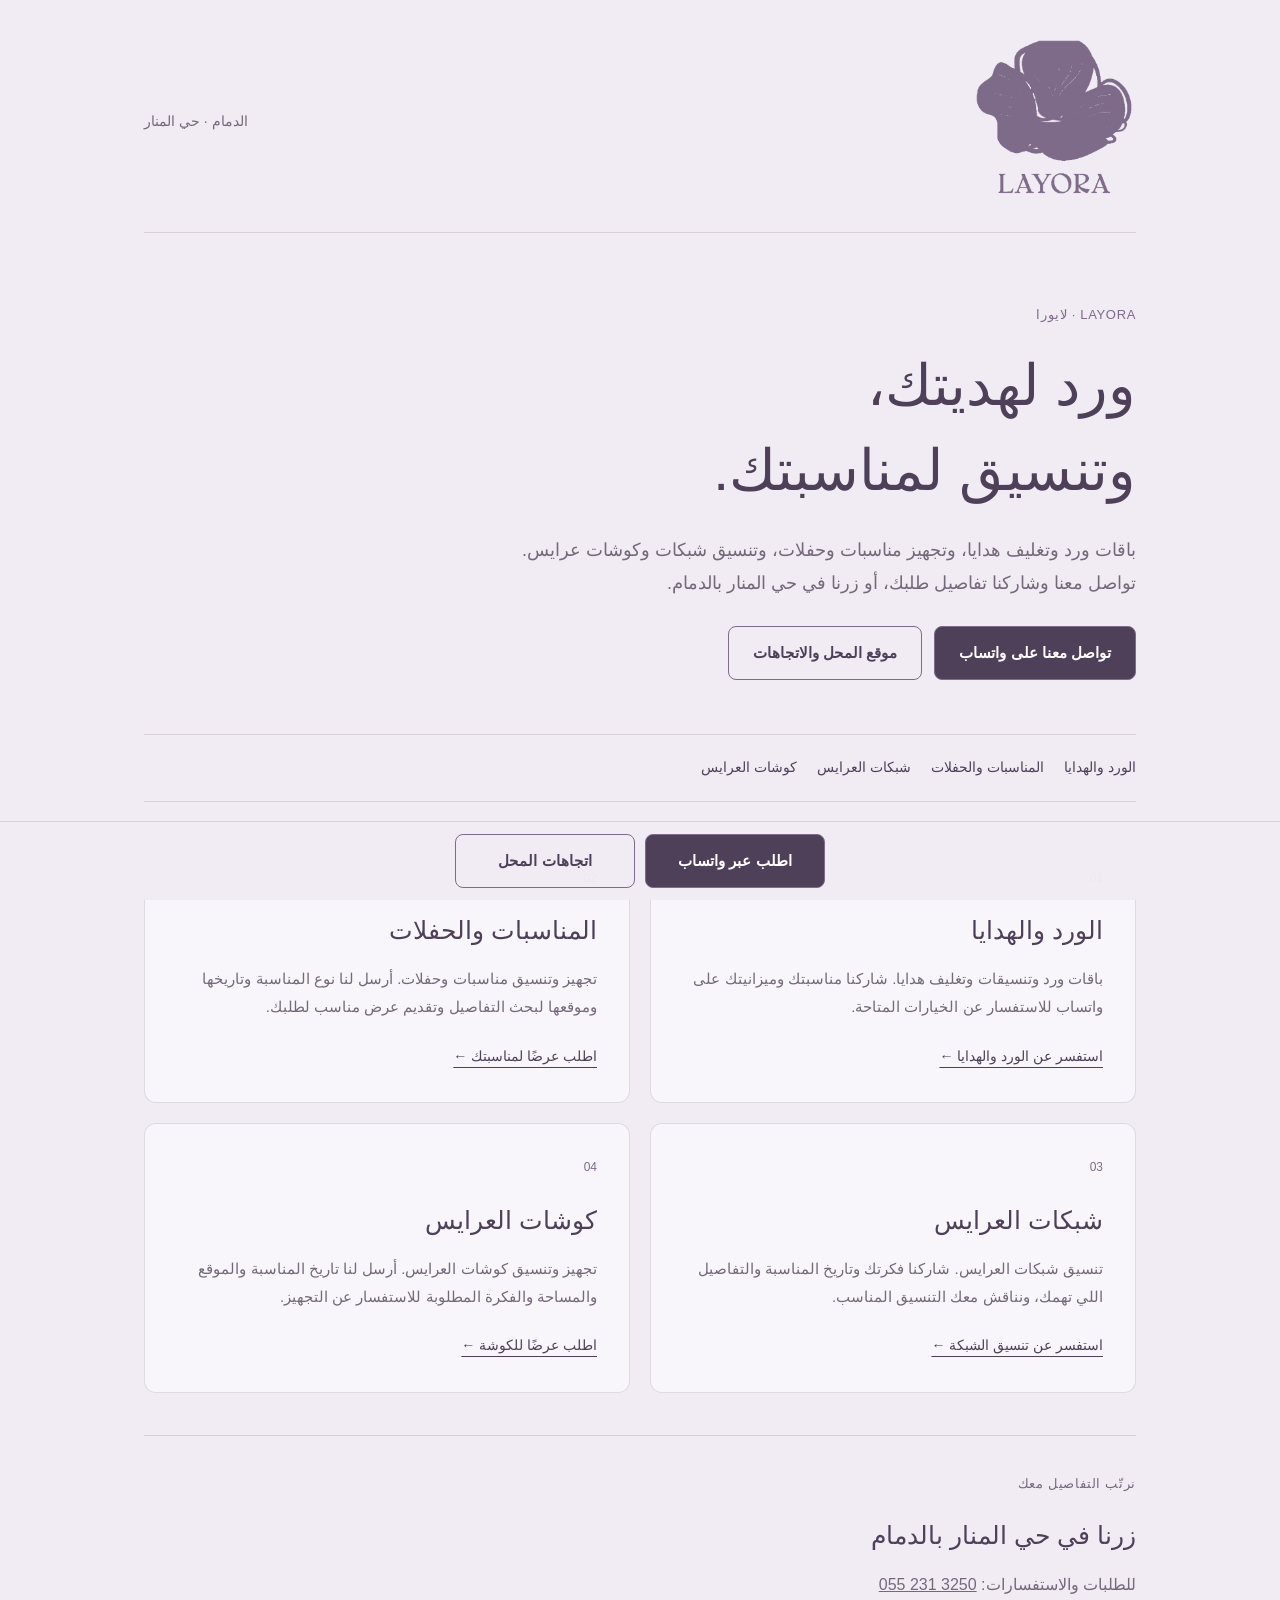
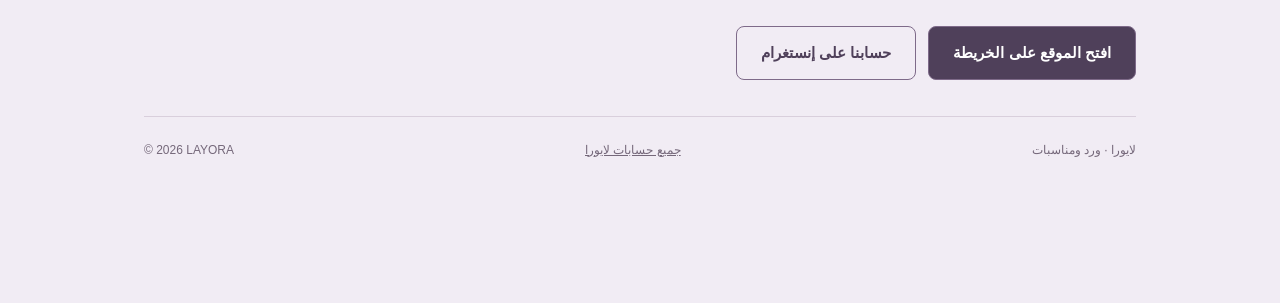
==== services.html @ 60b387d5 "Add Layora services landing page for local search campaigns" ====
<!doctype html>
<html lang="ar" dir="rtl">
<head>
  <meta charset="utf-8">
  <meta name="viewport" content="width=device-width,initial-scale=1,viewport-fit=cover">
  <meta name="theme-color" content="#f1ecf4">
  <meta name="description" content="لايورا في حي المنار بالدمام: ورد وباقات وتغليف هدايا، تجهيز مناسبات وحفلات، تنسيق شبكات وكوشات عرايس. تواصل معنا على واتساب أو افتح موقع المحل.">
  <title>لايورا | ورد ومناسبات وشبكات وكوشات عرايس بالدمام</title>
  <style>
    :root{--paper:#f1ecf4;--ink:#4f405a;--purple:#7e6a89;--muted:#75687a;--line:#d9cfdc}
    *{box-sizing:border-box}html{scroll-behavior:smooth;scroll-padding-top:24px}body{margin:0;background:var(--paper);color:var(--ink);font-family:Tahoma,Arial,sans-serif;line-height:1.85}a{color:inherit}main{max-width:1040px;margin:auto;padding:24px 24px 120px}header{display:flex;justify-content:space-between;align-items:center;gap:24px;padding:12px 0 24px;border-bottom:1px solid var(--line)}.logo{width:164px;height:auto}.place{font-size:14px;color:var(--muted)}.hero{position:relative;padding:70px 0 54px;max-width:760px}.eyebrow{font-size:13px;color:var(--purple);margin:0 0 16px;letter-spacing:.05em}h1{font-size:clamp(32px,5.5vw,57px);line-height:1.5;font-weight:500;margin:0 0 20px}h2{font-size:25px;font-weight:500;margin:0 0 12px}p{margin:0 0 20px}.intro{font-size:18px;color:var(--muted);max-width:650px}.actions{display:flex;flex-wrap:wrap;gap:12px;margin-top:26px}.button{display:inline-flex;justify-content:center;align-items:center;min-height:52px;border:1px solid var(--purple);padding:12px 24px;border-radius:8px;text-decoration:none;font-size:15px;font-weight:bold;background:var(--ink);color:#fff}.button.secondary{color:var(--ink);background:transparent}.button:hover{background:var(--purple);color:white}.button:focus-visible,a:focus-visible{outline:3px solid var(--purple);outline-offset:4px}.nav{display:flex;flex-wrap:wrap;gap:8px 20px;margin-bottom:32px;padding:20px 0;border-top:1px solid var(--line);border-bottom:1px solid var(--line);font-size:14px}.nav a{text-decoration:none}.grid{display:grid;grid-template-columns:1fr 1fr;gap:20px}.card{background:rgba(255,255,255,.52);padding:32px;border:1px solid rgba(126,106,137,.2);border-radius:12px;scroll-margin-top:24px}.number{font-size:12px;color:var(--purple);display:block;margin-bottom:18px}.card p{color:var(--muted);font-size:15px}.card a{font-size:14px;text-underline-offset:6px}.contact{margin-top:42px;padding:36px 0;border-top:1px solid var(--line)}.contact p{color:var(--muted)}footer{padding:22px 0;border-top:1px solid var(--line);font-size:12px;color:var(--muted);display:flex;flex-wrap:wrap;justify-content:space-between;gap:18px}.sticky{position:fixed;bottom:0;left:0;right:0;padding:12px 20px max(12px,env(safe-area-inset-bottom));background:rgba(241,236,244,.97);border-top:1px solid var(--line);display:flex;justify-content:center;gap:10px;z-index:3}.sticky .button{min-width:180px}.phone{direction:ltr;unicode-bidi:isolate}@media(max-width:640px){main{padding:16px 18px 126px}header{gap:14px}.logo{width:130px}.place{font-size:12px}.hero{padding:42px 0 34px}.intro{font-size:16px}.grid{grid-template-columns:1fr}.card{padding:25px}h2{font-size:23px}.actions .button{flex:1;padding:12px 16px}.sticky{padding-inline:12px}.sticky .button{min-width:0;flex:1;padding:11px 14px;font-size:14px}}@media(prefers-reduced-motion:reduce){html{scroll-behavior:auto}}
  </style>
</head>
<body>
  <main>
    <header><a href="/" aria-label="روابط لايورا"><img class="logo" src="layora-logo.png" alt="LAYORA لايورا"></a><span class="place">الدمام · حي المنار</span></header>
    <section class="hero">
      <p class="eyebrow">LAYORA · لايورا</p>
      <h1>ورد لهديتك،<br>وتنسيق لمناسبتك.</h1>
      <p class="intro">باقات ورد وتغليف هدايا، وتجهيز مناسبات وحفلات، وتنسيق شبكات وكوشات عرايس. تواصل معنا وشاركنا تفاصيل طلبك، أو زرنا في حي المنار بالدمام.</p>
      <div class="actions"><a class="button" data-action="whatsapp" href="https://wa.me/966552313250?text=%D9%85%D8%B1%D8%AD%D8%A8%D8%A7%D8%8C%20%D8%A3%D8%B1%D8%BA%D8%A8%20%D8%A8%D8%A7%D9%84%D8%A7%D8%B3%D8%AA%D9%81%D8%B3%D8%A7%D8%B1%20%D8%B9%D9%86%20%D8%AE%D8%AF%D9%85%D8%A7%D8%AA%20%D9%84%D8%A7%D9%8A%D9%88%D8%B1%D8%A7" target="_blank" rel="noopener noreferrer">تواصل معنا على واتساب</a><a class="button secondary" data-action="directions" href="https://maps.app.goo.gl/EExNHPLLAdk9vh9i9" target="_blank" rel="noopener noreferrer">موقع المحل والاتجاهات</a></div>
    </section>
    <nav class="nav" aria-label="خدمات لايورا"><a href="#flowers">الورد والهدايا</a><a href="#events">المناسبات والحفلات</a><a href="#bridal">شبكات العرايس</a><a href="#kosha">كوشات العرايس</a></nav>
    <div class="grid">
      <section class="card" id="flowers"><span class="number" aria-hidden="true">01</span><h2>الورد والهدايا</h2><p>باقات ورد وتنسيقات وتغليف هدايا. شاركنا مناسبتك وميزانيتك على واتساب للاستفسار عن الخيارات المتاحة.</p><a data-action="whatsapp" data-service="flowers" href="https://wa.me/966552313250?text=%D9%85%D8%B1%D8%AD%D8%A8%D8%A7%D8%8C%20%D8%A3%D8%B1%D8%BA%D8%A8%20%D8%A8%D8%A7%D9%84%D8%A7%D8%B3%D8%AA%D9%81%D8%B3%D8%A7%D8%B1%20%D8%B9%D9%86%20%D8%A7%D9%84%D9%88%D8%B1%D8%AF%20%D9%88%D8%AA%D8%BA%D9%84%D9%8A%D9%81%20%D8%A7%D9%84%D9%87%D8%AF%D8%A7%D9%8A%D8%A7" target="_blank" rel="noopener noreferrer">استفسر عن الورد والهدايا ←</a></section>
      <section class="card" id="events"><span class="number" aria-hidden="true">02</span><h2>المناسبات والحفلات</h2><p>تجهيز وتنسيق مناسبات وحفلات. أرسل لنا نوع المناسبة وتاريخها وموقعها لبحث التفاصيل وتقديم عرض مناسب لطلبك.</p><a data-action="whatsapp" data-service="events" href="https://wa.me/966552313250?text=%D9%85%D8%B1%D8%AD%D8%A8%D8%A7%D8%8C%20%D8%A3%D8%B1%D8%BA%D8%A8%20%D8%A8%D8%B9%D8%B1%D8%B6%20%D9%84%D8%AA%D8%AC%D9%87%D9%8A%D8%B2%20%D9%85%D9%86%D8%A7%D8%B3%D8%A8%D8%A9%20%D8%A3%D9%88%20%D8%AD%D9%81%D9%84" target="_blank" rel="noopener noreferrer">اطلب عرضًا لمناسبتك ←</a></section>
      <section class="card" id="bridal"><span class="number" aria-hidden="true">03</span><h2>شبكات العرايس</h2><p>تنسيق شبكات العرايس. شاركنا فكرتك وتاريخ المناسبة والتفاصيل اللي تهمك، ونناقش معك التنسيق المناسب.</p><a data-action="whatsapp" data-service="bridal" href="https://wa.me/966552313250?text=%D9%85%D8%B1%D8%AD%D8%A8%D8%A7%D8%8C%20%D8%A3%D8%B1%D8%BA%D8%A8%20%D8%A8%D8%A7%D9%84%D8%A7%D8%B3%D8%AA%D9%81%D8%B3%D8%A7%D8%B1%20%D8%B9%D9%86%20%D8%AA%D9%86%D8%B3%D9%8A%D9%82%20%D8%B4%D8%A8%D9%83%D8%A9%20%D8%B9%D8%B1%D9%88%D8%B3" target="_blank" rel="noopener noreferrer">استفسر عن تنسيق الشبكة ←</a></section>
      <section class="card" id="kosha"><span class="number" aria-hidden="true">04</span><h2>كوشات العرايس</h2><p>تجهيز وتنسيق كوشات العرايس. أرسل لنا تاريخ المناسبة والموقع والمساحة والفكرة المطلوبة للاستفسار عن التجهيز.</p><a data-action="whatsapp" data-service="kosha" href="https://wa.me/966552313250?text=%D9%85%D8%B1%D8%AD%D8%A8%D8%A7%D8%8C%20%D8%A3%D8%B1%D8%BA%D8%A8%20%D8%A8%D8%B9%D8%B1%D8%B6%20%D9%84%D8%AA%D8%AC%D9%87%D9%8A%D8%B2%20%D9%83%D9%88%D8%B4%D8%A9%20%D8%B9%D8%B1%D9%88%D8%B3" target="_blank" rel="noopener noreferrer">اطلب عرضًا للكوشة ←</a></section>
    </div>
    <section class="contact" id="contact"><p class="eyebrow">نرتّب التفاصيل معك</p><h2>زرنا في حي المنار بالدمام</h2><p>للطلبات والاستفسارات: <a class="phone" data-action="call" href="tel:+966552313250">055 231 3250</a></p><div class="actions"><a class="button" data-action="directions" href="https://maps.app.goo.gl/EExNHPLLAdk9vh9i9" target="_blank" rel="noopener noreferrer">افتح الموقع على الخريطة</a><a class="button secondary" href="https://www.instagram.com/LayoraSA/" target="_blank" rel="noopener noreferrer">حسابنا على إنستغرام</a></div></section>
    <footer><span>لايورا · ورد ومناسبات</span><a href="/">جميع حسابات لايورا</a><span dir="ltr">© 2026 LAYORA</span></footer>
  </main>
  <nav class="sticky" aria-label="تواصل سريع"><a class="button" data-action="whatsapp" href="https://wa.me/966552313250" target="_blank" rel="noopener noreferrer">اطلب عبر واتساب</a><a class="button secondary" data-action="directions" href="https://maps.app.goo.gl/EExNHPLLAdk9vh9i9" target="_blank" rel="noopener noreferrer">اتجاهات المحل</a></nav>
</body>
</html>
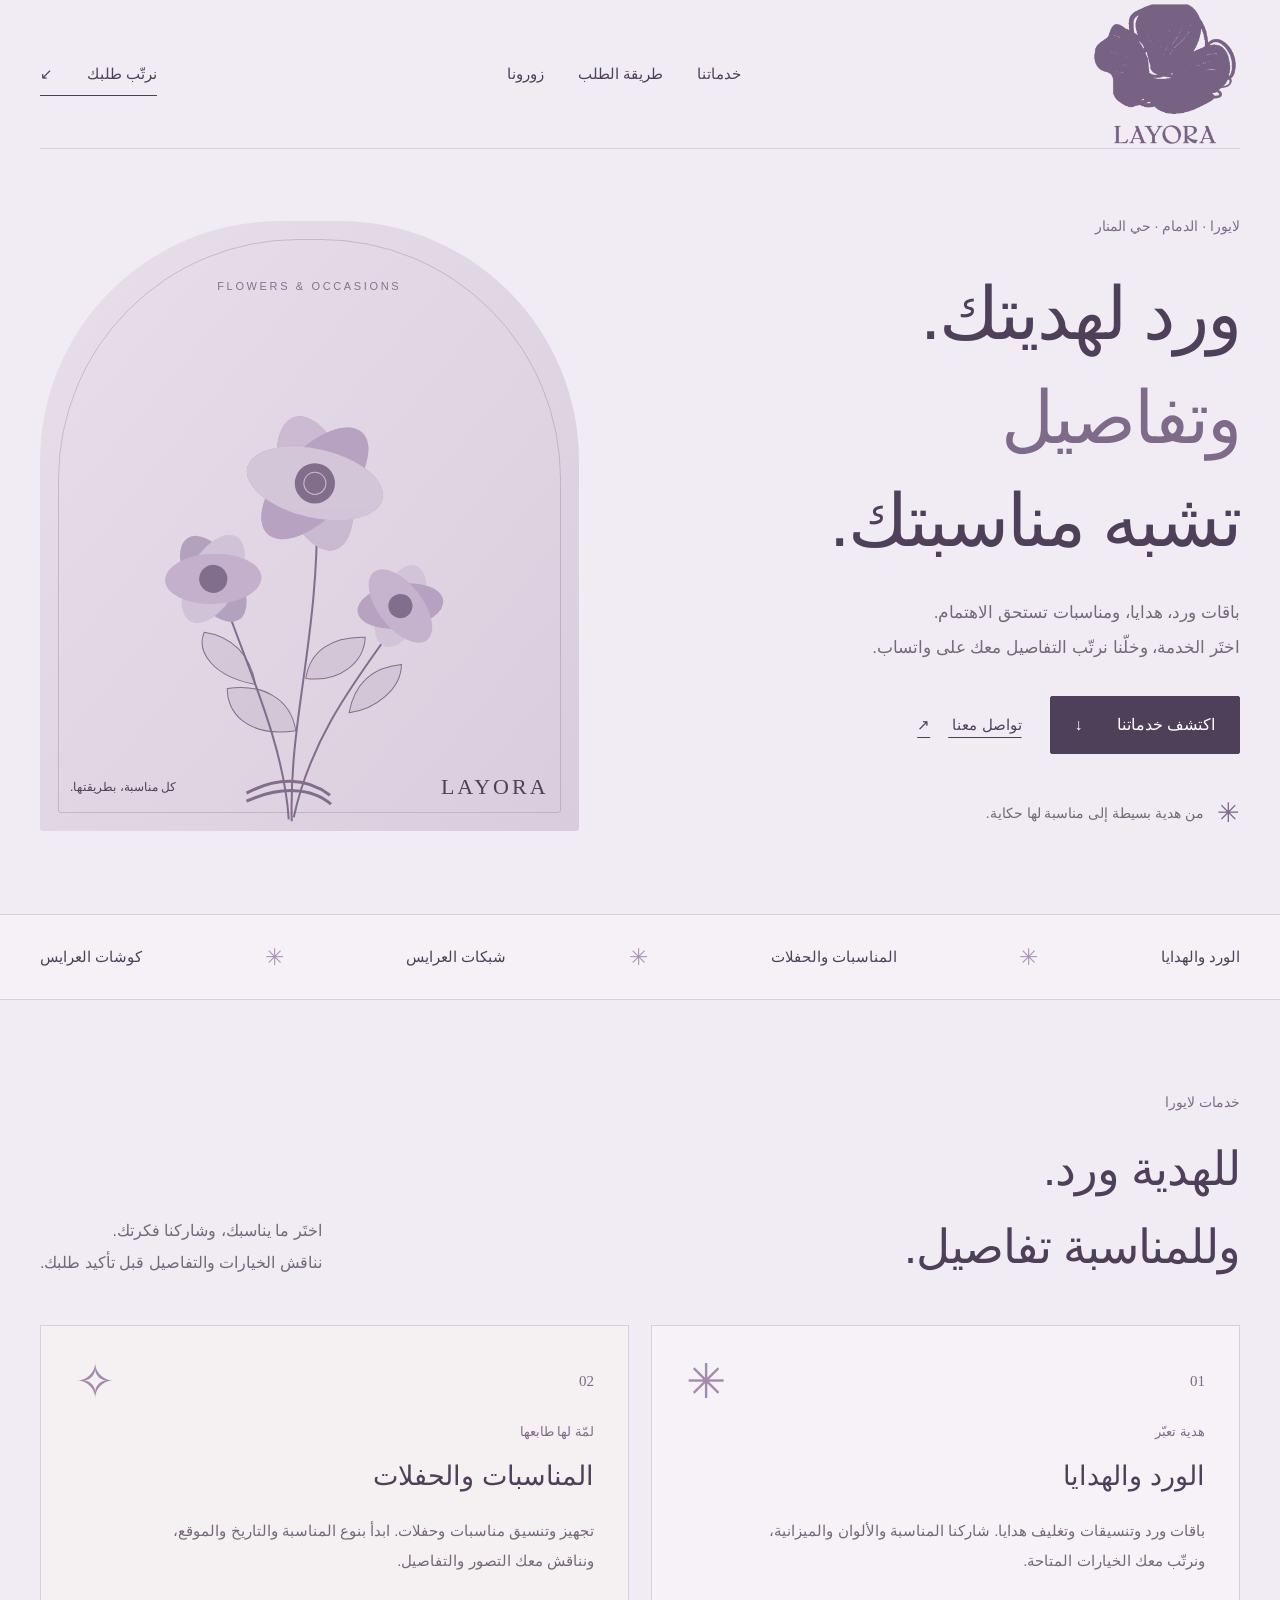
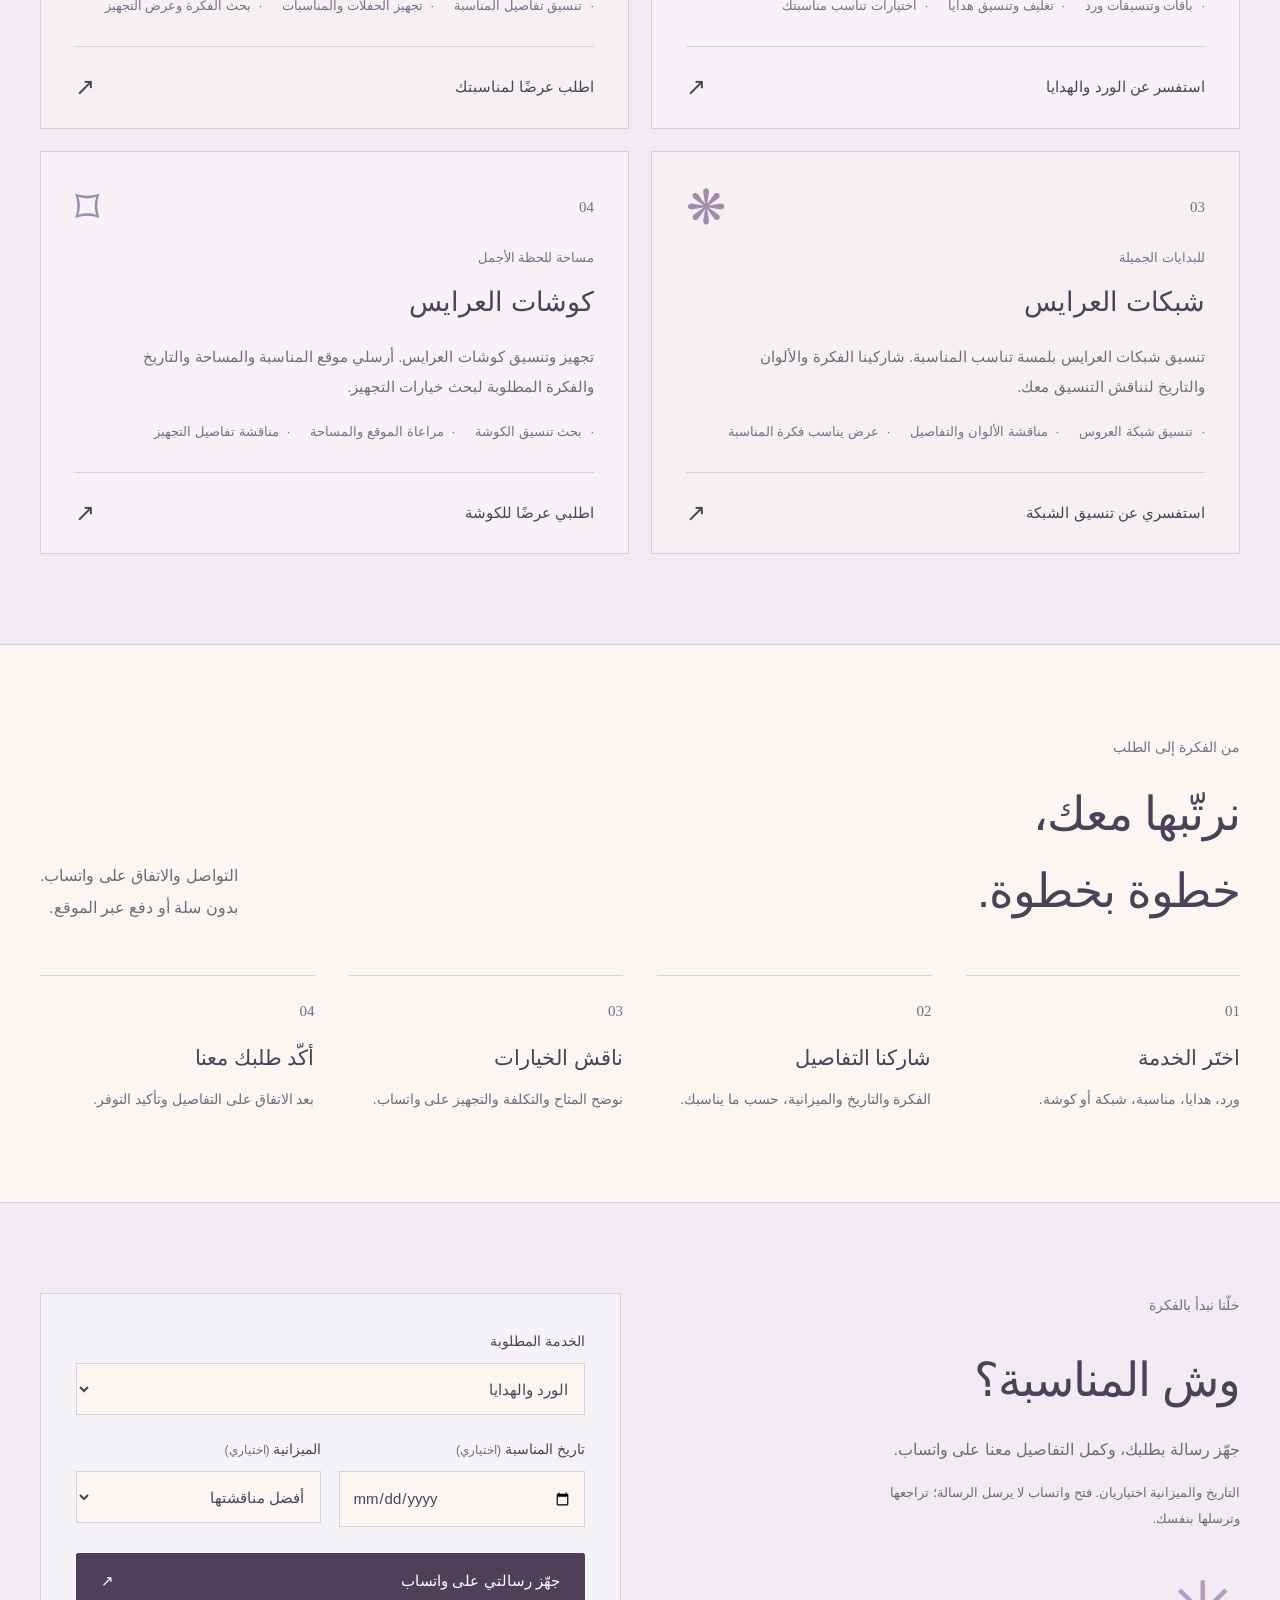
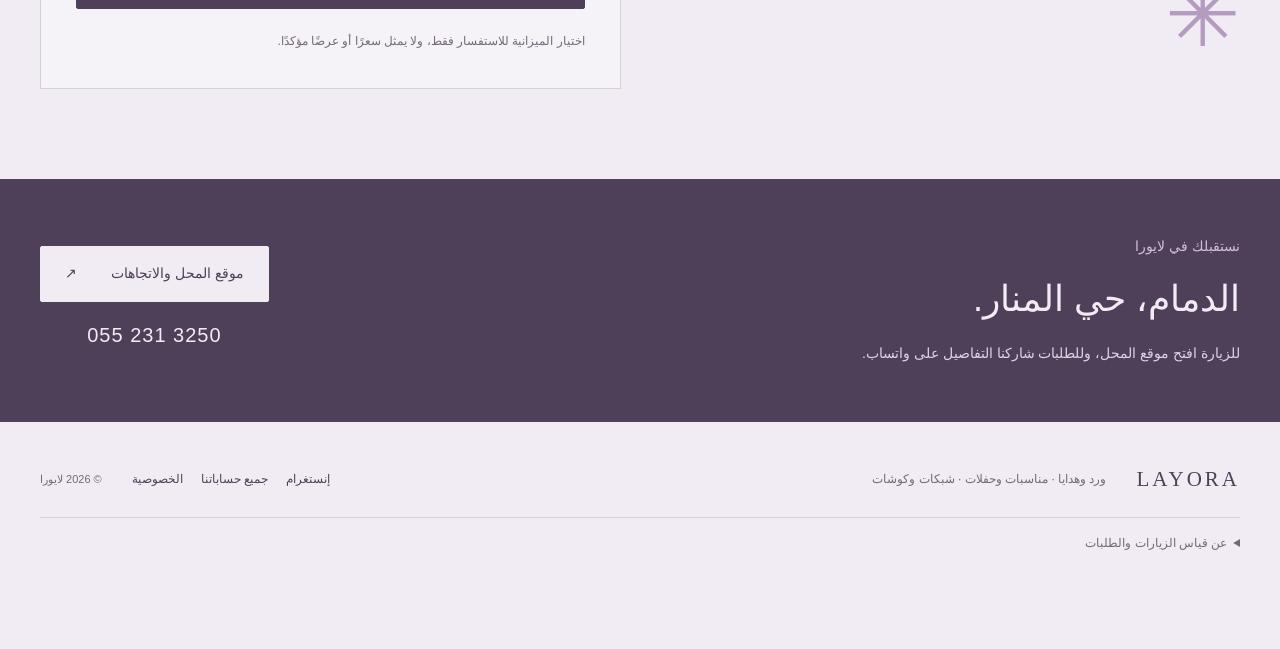
==== commit 3ba8fa98: "Improve Layora services showcase and WhatsApp request attribution" ====
--- a/services.html
+++ b/services.html
@@ -4,32 +4,62 @@
   <meta charset="utf-8">
   <meta name="viewport" content="width=device-width,initial-scale=1,viewport-fit=cover">
   <meta name="theme-color" content="#f1ecf4">
-  <meta name="description" content="لايورا في حي المنار بالدمام: ورد وباقات وتغليف هدايا، تجهيز مناسبات وحفلات، تنسيق شبكات وكوشات عرايس. تواصل معنا على واتساب أو افتح موقع المحل.">
-  <title>لايورا | ورد ومناسبات وشبكات وكوشات عرايس بالدمام</title>
-  <style>
-    :root{--paper:#f1ecf4;--ink:#4f405a;--purple:#7e6a89;--muted:#75687a;--line:#d9cfdc}
-    *{box-sizing:border-box}html{scroll-behavior:smooth;scroll-padding-top:24px}body{margin:0;background:var(--paper);color:var(--ink);font-family:Tahoma,Arial,sans-serif;line-height:1.85}a{color:inherit}main{max-width:1040px;margin:auto;padding:24px 24px 120px}header{display:flex;justify-content:space-between;align-items:center;gap:24px;padding:12px 0 24px;border-bottom:1px solid var(--line)}.logo{width:164px;height:auto}.place{font-size:14px;color:var(--muted)}.hero{position:relative;padding:70px 0 54px;max-width:760px}.eyebrow{font-size:13px;color:var(--purple);margin:0 0 16px;letter-spacing:.05em}h1{font-size:clamp(32px,5.5vw,57px);line-height:1.5;font-weight:500;margin:0 0 20px}h2{font-size:25px;font-weight:500;margin:0 0 12px}p{margin:0 0 20px}.intro{font-size:18px;color:var(--muted);max-width:650px}.actions{display:flex;flex-wrap:wrap;gap:12px;margin-top:26px}.button{display:inline-flex;justify-content:center;align-items:center;min-height:52px;border:1px solid var(--purple);padding:12px 24px;border-radius:8px;text-decoration:none;font-size:15px;font-weight:bold;background:var(--ink);color:#fff}.button.secondary{color:var(--ink);background:transparent}.button:hover{background:var(--purple);color:white}.button:focus-visible,a:focus-visible{outline:3px solid var(--purple);outline-offset:4px}.nav{display:flex;flex-wrap:wrap;gap:8px 20px;margin-bottom:32px;padding:20px 0;border-top:1px solid var(--line);border-bottom:1px solid var(--line);font-size:14px}.nav a{text-decoration:none}.grid{display:grid;grid-template-columns:1fr 1fr;gap:20px}.card{background:rgba(255,255,255,.52);padding:32px;border:1px solid rgba(126,106,137,.2);border-radius:12px;scroll-margin-top:24px}.number{font-size:12px;color:var(--purple);display:block;margin-bottom:18px}.card p{color:var(--muted);font-size:15px}.card a{font-size:14px;text-underline-offset:6px}.contact{margin-top:42px;padding:36px 0;border-top:1px solid var(--line)}.contact p{color:var(--muted)}footer{padding:22px 0;border-top:1px solid var(--line);font-size:12px;color:var(--muted);display:flex;flex-wrap:wrap;justify-content:space-between;gap:18px}.sticky{position:fixed;bottom:0;left:0;right:0;padding:12px 20px max(12px,env(safe-area-inset-bottom));background:rgba(241,236,244,.97);border-top:1px solid var(--line);display:flex;justify-content:center;gap:10px;z-index:3}.sticky .button{min-width:180px}.phone{direction:ltr;unicode-bidi:isolate}@media(max-width:640px){main{padding:16px 18px 126px}header{gap:14px}.logo{width:130px}.place{font-size:12px}.hero{padding:42px 0 34px}.intro{font-size:16px}.grid{grid-template-columns:1fr}.card{padding:25px}h2{font-size:23px}.actions .button{flex:1;padding:12px 16px}.sticky{padding-inline:12px}.sticky .button{min-width:0;flex:1;padding:11px 14px;font-size:14px}}@media(prefers-reduced-motion:reduce){html{scroll-behavior:auto}}
-  </style>
+  <meta name="description" content="لايورا في حي المنار بالدمام: باقات ورد وتغليف هدايا، تجهيز مناسبات وحفلات، وشبكات وكوشات عرايس. اكتشف خدماتنا وشاركنا طلبك على واتساب.">
+  <title>لايورا | ورد لهديتك وتنسيق لمناسبتك</title>
+  <link rel="canonical" href="https://links.layora.sa/services.html">
+  <link rel="icon" href="layora-logo.png">
+  <link rel="stylesheet" href="assets/services.css">
+  <script async src="https://www.googletagmanager.com/gtag/js?id=AW-18571837789"></script>
+  <script>window.dataLayer=window.dataLayer||[];function gtag(){dataLayer.push(arguments)}gtag('js',new Date());gtag('config','AW-18571837789');</script>
+  <script src="assets/portfolio.js" defer></script>
+  <script src="assets/tracking.js" defer></script>
+  <script src="assets/services.js" defer></script>
 </head>
 <body>
-  <main>
-    <header><a href="/" aria-label="روابط لايورا"><img class="logo" src="layora-logo.png" alt="LAYORA لايورا"></a><span class="place">الدمام · حي المنار</span></header>
-    <section class="hero">
-      <p class="eyebrow">LAYORA · لايورا</p>
-      <h1>ورد لهديتك،<br>وتنسيق لمناسبتك.</h1>
-      <p class="intro">باقات ورد وتغليف هدايا، وتجهيز مناسبات وحفلات، وتنسيق شبكات وكوشات عرايس. تواصل معنا وشاركنا تفاصيل طلبك، أو زرنا في حي المنار بالدمام.</p>
-      <div class="actions"><a class="button" data-action="whatsapp" href="https://wa.me/966552313250?text=%D9%85%D8%B1%D8%AD%D8%A8%D8%A7%D8%8C%20%D8%A3%D8%B1%D8%BA%D8%A8%20%D8%A8%D8%A7%D9%84%D8%A7%D8%B3%D8%AA%D9%81%D8%B3%D8%A7%D8%B1%20%D8%B9%D9%86%20%D8%AE%D8%AF%D9%85%D8%A7%D8%AA%20%D9%84%D8%A7%D9%8A%D9%88%D8%B1%D8%A7" target="_blank" rel="noopener noreferrer">تواصل معنا على واتساب</a><a class="button secondary" data-action="directions" href="https://maps.app.goo.gl/EExNHPLLAdk9vh9i9" target="_blank" rel="noopener noreferrer">موقع المحل والاتجاهات</a></div>
+  <a class="skip-link" href="#main">انتقل إلى المحتوى</a>
+  <header class="site-header wrap">
+    <a class="brand" href="services.html" aria-label="لايورا — الرئيسية"><img src="layora-logo.png" width="190" height="120" alt="LAYORA لايورا"></a>
+    <nav class="main-nav" aria-label="القائمة الرئيسية"><a href="#services">خدماتنا</a><a href="#portfolio" data-gallery-nav hidden>أعمالنا</a><a href="#how">طريقة الطلب</a><a href="#visit">زورونا</a></nav>
+    <a class="header-cta" href="#request">نرتّب طلبك <span aria-hidden="true">↙</span></a>
+  </header>
+  <main id="main">
+    <section class="hero wrap" aria-labelledby="hero-title">
+      <div class="hero-copy">
+        <p class="eyebrow">لايورا · الدمام · حي المنار</p>
+        <h1 id="hero-title">ورد لهديتك.<br><em>وتفاصيل</em><br>تشبه مناسبتك.</h1>
+        <p class="lead">باقات ورد، هدايا، ومناسبات تستحق الاهتمام.<br>اختَر الخدمة، وخلّنا نرتّب التفاصيل معك على واتساب.</p>
+        <div class="actions"><a class="button" href="#services">اكتشف خدماتنا <span aria-hidden="true">↓</span></a><a class="text-link" href="https://wa.me/966552313250" data-action="whatsapp" data-service="general" target="_blank" rel="noopener noreferrer">تواصل معنا <span aria-hidden="true">↗</span></a></div>
+        <div class="hero-note"><span class="small-star" aria-hidden="true">✳</span><span>من هدية بسيطة إلى مناسبة لها حكاية.</span></div>
+      </div>
+      <div class="hero-art" aria-hidden="true">
+        <div class="art-lines"></div><div class="art-label">FLOWERS & OCCASIONS</div>
+        <svg class="floral-art" viewBox="0 0 430 570" fill="none" xmlns="http://www.w3.org/2000/svg">
+          <path d="M206 560C203 457 234 376 231 239M203 558C198 480 159 401 136 332M208 556C226 472 275 413 312 360" stroke="currentColor" stroke-width="2"/>
+          <path d="M210 470C160 477 141 450 142 428C176 423 205 437 210 470ZM220 418C254 422 278 402 279 377C245 376 224 391 220 418ZM170 424C127 416 111 391 119 372C147 376 165 395 170 424ZM263 452C288 449 315 429 315 404C284 407 268 425 263 452Z" fill="currentColor" fill-opacity=".13" stroke="currentColor"/>
+          <g transform="translate(229 224)"><ellipse rx="34" ry="69" transform="rotate(-17)" fill="#b09abc"/><ellipse rx="34" ry="69" transform="rotate(43)" fill="#c6b3cf"/><ellipse rx="34" ry="69" transform="rotate(103)" fill="#b09abc"/><ellipse rx="34" ry="69" transform="rotate(163)" fill="#cab9d1"/><ellipse rx="34" ry="69" transform="rotate(223)" fill="#b6a0c1"/><ellipse rx="34" ry="69" transform="rotate(283)" fill="#d3c5d9"/><circle r="20" fill="#7e6a89"/><circle r="11" stroke="#f1ecf4" stroke-opacity=".6"/></g>
+          <g transform="translate(128 319) rotate(-32)"><ellipse rx="25" ry="48" fill="#b2a0bc"/><ellipse rx="25" ry="48" transform="rotate(60)" fill="#d0c2d7"/><ellipse rx="25" ry="48" transform="rotate(120)" fill="#c3afcd"/><circle r="14" fill="#7e6a89"/></g>
+          <g transform="translate(314 346) rotate(22)"><ellipse rx="22" ry="43" fill="#d1c3d8"/><ellipse rx="22" ry="43" transform="rotate(60)" fill="#b6a0c1"/><ellipse rx="22" ry="43" transform="rotate(120)" fill="#c5b2ce"/><circle r="12" fill="#7e6a89"/></g>
+          <path d="M161 532C191 516 220 516 244 534M161 540C194 525 226 526 245 543" stroke="#7e6a89" stroke-width="3"/>
+        </svg>
+        <div class="art-signature"><span>LAYORA</span><small>كل مناسبة، بطريقتها.</small></div>
+      </div>
     </section>
-    <nav class="nav" aria-label="خدمات لايورا"><a href="#flowers">الورد والهدايا</a><a href="#events">المناسبات والحفلات</a><a href="#bridal">شبكات العرايس</a><a href="#kosha">كوشات العرايس</a></nav>
-    <div class="grid">
-      <section class="card" id="flowers"><span class="number" aria-hidden="true">01</span><h2>الورد والهدايا</h2><p>باقات ورد وتنسيقات وتغليف هدايا. شاركنا مناسبتك وميزانيتك على واتساب للاستفسار عن الخيارات المتاحة.</p><a data-action="whatsapp" data-service="flowers" href="https://wa.me/966552313250?text=%D9%85%D8%B1%D8%AD%D8%A8%D8%A7%D8%8C%20%D8%A3%D8%B1%D8%BA%D8%A8%20%D8%A8%D8%A7%D9%84%D8%A7%D8%B3%D8%AA%D9%81%D8%B3%D8%A7%D8%B1%20%D8%B9%D9%86%20%D8%A7%D9%84%D9%88%D8%B1%D8%AF%20%D9%88%D8%AA%D8%BA%D9%84%D9%8A%D9%81%20%D8%A7%D9%84%D9%87%D8%AF%D8%A7%D9%8A%D8%A7" target="_blank" rel="noopener noreferrer">استفسر عن الورد والهدايا ←</a></section>
-      <section class="card" id="events"><span class="number" aria-hidden="true">02</span><h2>المناسبات والحفلات</h2><p>تجهيز وتنسيق مناسبات وحفلات. أرسل لنا نوع المناسبة وتاريخها وموقعها لبحث التفاصيل وتقديم عرض مناسب لطلبك.</p><a data-action="whatsapp" data-service="events" href="https://wa.me/966552313250?text=%D9%85%D8%B1%D8%AD%D8%A8%D8%A7%D8%8C%20%D8%A3%D8%B1%D8%BA%D8%A8%20%D8%A8%D8%B9%D8%B1%D8%B6%20%D9%84%D8%AA%D8%AC%D9%87%D9%8A%D8%B2%20%D9%85%D9%86%D8%A7%D8%B3%D8%A8%D8%A9%20%D8%A3%D9%88%20%D8%AD%D9%81%D9%84" target="_blank" rel="noopener noreferrer">اطلب عرضًا لمناسبتك ←</a></section>
-      <section class="card" id="bridal"><span class="number" aria-hidden="true">03</span><h2>شبكات العرايس</h2><p>تنسيق شبكات العرايس. شاركنا فكرتك وتاريخ المناسبة والتفاصيل اللي تهمك، ونناقش معك التنسيق المناسب.</p><a data-action="whatsapp" data-service="bridal" href="https://wa.me/966552313250?text=%D9%85%D8%B1%D8%AD%D8%A8%D8%A7%D8%8C%20%D8%A3%D8%B1%D8%BA%D8%A8%20%D8%A8%D8%A7%D9%84%D8%A7%D8%B3%D8%AA%D9%81%D8%B3%D8%A7%D8%B1%20%D8%B9%D9%86%20%D8%AA%D9%86%D8%B3%D9%8A%D9%82%20%D8%B4%D8%A8%D9%83%D8%A9%20%D8%B9%D8%B1%D9%88%D8%B3" target="_blank" rel="noopener noreferrer">استفسر عن تنسيق الشبكة ←</a></section>
-      <section class="card" id="kosha"><span class="number" aria-hidden="true">04</span><h2>كوشات العرايس</h2><p>تجهيز وتنسيق كوشات العرايس. أرسل لنا تاريخ المناسبة والموقع والمساحة والفكرة المطلوبة للاستفسار عن التجهيز.</p><a data-action="whatsapp" data-service="kosha" href="https://wa.me/966552313250?text=%D9%85%D8%B1%D8%AD%D8%A8%D8%A7%D8%8C%20%D8%A3%D8%B1%D8%BA%D8%A8%20%D8%A8%D8%B9%D8%B1%D8%B6%20%D9%84%D8%AA%D8%AC%D9%87%D9%8A%D8%B2%20%D9%83%D9%88%D8%B4%D8%A9%20%D8%B9%D8%B1%D9%88%D8%B3" target="_blank" rel="noopener noreferrer">اطلب عرضًا للكوشة ←</a></section>
-    </div>
-    <section class="contact" id="contact"><p class="eyebrow">نرتّب التفاصيل معك</p><h2>زرنا في حي المنار بالدمام</h2><p>للطلبات والاستفسارات: <a class="phone" data-action="call" href="tel:+966552313250">055 231 3250</a></p><div class="actions"><a class="button" data-action="directions" href="https://maps.app.goo.gl/EExNHPLLAdk9vh9i9" target="_blank" rel="noopener noreferrer">افتح الموقع على الخريطة</a><a class="button secondary" href="https://www.instagram.com/LayoraSA/" target="_blank" rel="noopener noreferrer">حسابنا على إنستغرام</a></div></section>
-    <footer><span>لايورا · ورد ومناسبات</span><a href="/">جميع حسابات لايورا</a><span dir="ltr">© 2026 LAYORA</span></footer>
+    <div class="service-strip"><div class="wrap"><span>الورد والهدايا</span><i aria-hidden="true">✳</i><span>المناسبات والحفلات</span><i aria-hidden="true">✳</i><span>شبكات العرايس</span><i aria-hidden="true">✳</i><span>كوشات العرايس</span></div></div>
+    <section class="services wrap section-space" id="services" aria-labelledby="services-title">
+      <div class="section-heading"><div><p class="eyebrow">خدمات لايورا</p><h2 id="services-title">للهدية ورد.<br>وللمناسبة تفاصيل.</h2></div><p>اختَر ما يناسبك، وشاركنا فكرتك.<br>نناقش الخيارات والتفاصيل قبل تأكيد طلبك.</p></div>
+      <div class="service-grid">
+        <article class="service-card" id="flowers"><div class="service-top"><span class="number">01</span><span class="service-icon" aria-hidden="true">✳</span></div><p class="card-kicker">هدية تعبّر</p><h3>الورد والهدايا</h3><p>باقات ورد وتنسيقات وتغليف هدايا. شاركنا المناسبة والألوان والميزانية، ونرتّب معك الخيارات المتاحة.</p><ul><li>باقات وتنسيقات ورد</li><li>تغليف وتنسيق هدايا</li><li>اختيارات تناسب مناسبتك</li></ul><a class="service-link" href="https://wa.me/966552313250" data-action="whatsapp" data-service="flowers" target="_blank" rel="noopener noreferrer">استفسر عن الورد والهدايا <span aria-hidden="true">↗</span></a></article>
+        <article class="service-card" id="events"><div class="service-top"><span class="number">02</span><span class="service-icon" aria-hidden="true">✧</span></div><p class="card-kicker">لمّة لها طابعها</p><h3>المناسبات والحفلات</h3><p>تجهيز وتنسيق مناسبات وحفلات. ابدأ بنوع المناسبة والتاريخ والموقع، ونناقش معك التصور والتفاصيل.</p><ul><li>تنسيق تفاصيل المناسبة</li><li>تجهيز الحفلات والمناسبات</li><li>بحث الفكرة وعرض التجهيز</li></ul><a class="service-link" href="https://wa.me/966552313250" data-action="whatsapp" data-service="events" target="_blank" rel="noopener noreferrer">اطلب عرضًا لمناسبتك <span aria-hidden="true">↗</span></a></article>
+        <article class="service-card" id="bridal"><div class="service-top"><span class="number">03</span><span class="service-icon" aria-hidden="true">❋</span></div><p class="card-kicker">للبدايات الجميلة</p><h3>شبكات العرايس</h3><p>تنسيق شبكات العرايس بلمسة تناسب المناسبة. شاركينا الفكرة والألوان والتاريخ لنناقش التنسيق معك.</p><ul><li>تنسيق شبكة العروس</li><li>مناقشة الألوان والتفاصيل</li><li>عرض يناسب فكرة المناسبة</li></ul><a class="service-link" href="https://wa.me/966552313250" data-action="whatsapp" data-service="bridal" target="_blank" rel="noopener noreferrer">استفسري عن تنسيق الشبكة <span aria-hidden="true">↗</span></a></article>
+        <article class="service-card" id="kosha"><div class="service-top"><span class="number">04</span><span class="service-icon" aria-hidden="true">⌑</span></div><p class="card-kicker">مساحة للحظة الأجمل</p><h3>كوشات العرايس</h3><p>تجهيز وتنسيق كوشات العرايس. أرسلي موقع المناسبة والمساحة والتاريخ والفكرة المطلوبة لبحث خيارات التجهيز.</p><ul><li>بحث تنسيق الكوشة</li><li>مراعاة الموقع والمساحة</li><li>مناقشة تفاصيل التجهيز</li></ul><a class="service-link" href="https://wa.me/966552313250" data-action="whatsapp" data-service="kosha" target="_blank" rel="noopener noreferrer">اطلبي عرضًا للكوشة <span aria-hidden="true">↗</span></a></article>
+      </div>
+    </section>
+    <section class="portfolio wrap section-space" id="portfolio" aria-labelledby="portfolio-title" hidden><div class="section-heading"><div><p class="eyebrow">من أعمال لايورا</p><h2 id="portfolio-title">تفاصيل من شغلنا.</h2></div><div class="gallery-filters" aria-label="تصفية الأعمال"><button type="button" class="active" data-filter="all" aria-pressed="true">الكل</button><button type="button" data-filter="flowers" aria-pressed="false">الورد</button><button type="button" data-filter="events" aria-pressed="false">المناسبات</button><button type="button" data-filter="bridal" aria-pressed="false">الشبكات</button><button type="button" data-filter="kosha" aria-pressed="false">الكوشات</button></div></div><div class="gallery-grid" id="gallery-grid"></div><p class="gallery-empty" hidden>لا توجد أعمال ضمن هذا القسم حاليًا.</p></section>
+    <section class="how-section" id="how"><div class="wrap section-space"><div class="section-heading"><div><p class="eyebrow">من الفكرة إلى الطلب</p><h2>نرتّبها معك،<br>خطوة بخطوة.</h2></div><p>التواصل والاتفاق على واتساب.<br>بدون سلة أو دفع عبر الموقع.</p></div><ol class="steps"><li><span>01</span><h3>اختَر الخدمة</h3><p>ورد، هدايا، مناسبة، شبكة أو كوشة.</p></li><li><span>02</span><h3>شاركنا التفاصيل</h3><p>الفكرة والتاريخ والميزانية، حسب ما يناسبك.</p></li><li><span>03</span><h3>ناقش الخيارات</h3><p>نوضح المتاح والتكلفة والتجهيز على واتساب.</p></li><li><span>04</span><h3>أكّد طلبك معنا</h3><p>بعد الاتفاق على التفاصيل وتأكيد التوفر.</p></li></ol></div></section>
+    <section class="request-section wrap section-space" id="request" aria-labelledby="request-title"><div class="request-copy"><p class="eyebrow">خلّنا نبدأ بالفكرة</p><h2 id="request-title">وش المناسبة؟</h2><p>جهّز رسالة بطلبك، وكمل التفاصيل معنا على واتساب.</p><p class="small-note">التاريخ والميزانية اختياريان. فتح واتساب لا يرسل الرسالة؛ تراجعها وترسلها بنفسك.</p><span class="request-flower" aria-hidden="true">✳</span></div><form id="request-form" class="request-form"><div class="form-field full"><label for="request-service">الخدمة المطلوبة</label><select id="request-service" name="service"><option value="flowers">الورد والهدايا</option><option value="events">المناسبات والحفلات</option><option value="bridal">شبكات العرايس</option><option value="kosha">كوشات العرايس</option><option value="general">استفسار عام</option></select></div><div class="form-field"><label for="request-date">تاريخ المناسبة <span>(اختياري)</span></label><input id="request-date" type="date" name="date"></div><div class="form-field"><label for="request-budget">الميزانية <span>(اختياري)</span></label><select id="request-budget" name="budget"><option value="">أفضل مناقشتها</option value="أقل من 250 ريال">أقل من 250 ريال</option><option value="250–500 ريال">250–500 ريال</option><option value="500–1000 ريال">500–1000 ريال</option><option value="أكثر من 1000 ريال">أكثر من 1000 ريال</option></select></div><button class="button full" type="submit">جهّز رسالتي على واتساب <span aria-hidden="true">↗</span></button><p class="form-note full">اختيار الميزانية للاستفسار فقط، ولا يمثل سعرًا أو عرضًا مؤكدًا.</p><noscript><p class="full">يمكنك التواصل معنا مباشرةً على <a href="https://wa.me/966552313250" target="_blank" rel="noopener noreferrer">واتساب لايورا</a>.</p></noscript></form></section>
+    <section class="visit-section" id="visit"><div class="wrap visit-inner"><div><p class="eyebrow">نستقبلك في لايورا</p><h2>الدمام، حي المنار.</h2><p>للزيارة افتح موقع المحل، وللطلبات شاركنا التفاصيل على واتساب.</p></div><div class="visit-actions"><a class="button light" href="https://maps.app.goo.gl/EExNHPLLAdk9vh9i9" data-action="directions" data-service="general" target="_blank" rel="noopener noreferrer">موقع المحل والاتجاهات <span aria-hidden="true">↗</span></a><a class="phone" href="tel:+966552313250" data-action="call" data-service="general">055 231 3250</a></div></div></section>
   </main>
-  <nav class="sticky" aria-label="تواصل سريع"><a class="button" data-action="whatsapp" href="https://wa.me/966552313250" target="_blank" rel="noopener noreferrer">اطلب عبر واتساب</a><a class="button secondary" data-action="directions" href="https://maps.app.goo.gl/EExNHPLLAdk9vh9i9" target="_blank" rel="noopener noreferrer">اتجاهات المحل</a></nav>
+  <footer class="wrap site-footer"><a class="footer-brand" href="services.html">LAYORA</a><p>ورد وهدايا · مناسبات وحفلات · شبكات وكوشات</p><nav aria-label="حساباتنا"><a href="https://www.instagram.com/LayoraSA/" target="_blank" rel="noopener noreferrer">إنستغرام</a><a href="/">جميع حساباتنا</a><a href="#privacy">الخصوصية</a></nav><small>© 2026 لايورا</small><details id="privacy"><summary>عن قياس الزيارات والطلبات</summary><p>نستخدم وسم إعلانات Google لقياس التفاعل مع الموقع، مثل ضغطات واتساب والاتجاهات. نحتفظ بمصدر الزيارة ومعرّف مرجع عشوائي خلال جلسة التصفح لربط الاستفسار بمصدره. لا يرسل الموقع رسائل واتساب تلقائيًا ولا يحفظ تاريخ مناسبتك أو ميزانيتك؛ تظهر فقط في الرسالة التي تراجعها قبل إرسالها. ضغطة واتساب أو الاتجاهات لا تعني طلبًا مكتملًا أو زيارة فعلية.</p></details></footer>
+  <nav class="sticky-actions" aria-label="تواصل سريع"><a href="https://wa.me/966552313250" data-action="whatsapp" data-service="general" target="_blank" rel="noopener noreferrer">تواصل على واتساب <span aria-hidden="true">↗</span></a><a href="https://maps.app.goo.gl/EExNHPLLAdk9vh9i9" data-action="directions" data-service="general" target="_blank" rel="noopener noreferrer">اتجاهات المحل <span aria-hidden="true">↗</span></a></nav>
 </body>
 </html>
--- a/assets/services.css
+++ b/assets/services.css
@@ -0,0 +1,2 @@
+:root{--paper:#f1ecf4;--cream:#faf7f2;--ink:#4f405a;--purple:#7e6a89;--muted:#75687a;--line:#d9cfdc;--wash:#e6ddea;--white:#fff;--serif:Georgia,'Times New Roman',serif}*{box-sizing:border-box}html{scroll-behavior:smooth;scroll-padding-top:26px}body{margin:0;background:var(--paper);color:var(--ink);font-family:Tahoma,Arial,sans-serif;font-size:16px;line-height:1.85}button,input,select{font:inherit}a{color:inherit}button,a,input,select{-webkit-tap-highlight-color:transparent}a:focus-visible,button:focus-visible,input:focus-visible,select:focus-visible,summary:focus-visible{outline:3px solid var(--purple);outline-offset:5px}[hidden]{display:none!important}.wrap{width:min(1220px,calc(100% - 80px));margin-inline:auto}.site-header{min-height:126px;display:flex;align-items:center;justify-content:space-between;gap:24px;border-bottom:1px solid var(--line)}.brand{width:150px;display:block}.brand img{display:block;max-width:100%;height:auto;mix-blend-mode:multiply}.main-nav{display:flex;gap:34px}.main-nav a,.header-cta{text-decoration:none;font-size:15px}.main-nav a:hover{text-decoration:underline;text-underline-offset:8px}.header-cta{border-bottom:1px solid var(--ink);padding:8px 0}.header-cta span{margin-inline-start:30px}.hero{display:grid;grid-template-columns:1.05fr 1fr;gap:8%;align-items:center;min-height:700px;padding-block:65px 75px}.eyebrow{font-size:14px;color:var(--purple);margin:0 0 22px}.hero h1{font-size:clamp(44px,5.7vw,76px);font-weight:400;line-height:1.42;letter-spacing:-2px;margin:0 0 22px}.hero h1 em{font-weight:400;font-style:normal;color:var(--purple)}.lead{font-size:17px;color:var(--muted);line-height:2.1;margin:0 0 30px}.actions{display:flex;gap:28px;align-items:center;flex-wrap:wrap}.button{display:inline-flex;align-items:center;justify-content:space-between;gap:34px;min-height:56px;padding:13px 24px;background:var(--ink);color:var(--white);text-decoration:none;border:1px solid var(--ink);cursor:pointer;border-radius:2px;transition:background .18s}.button:hover{background:var(--purple);border-color:var(--purple)}.button.light{background:var(--paper);border-color:var(--paper);color:var(--ink)}.text-link{font-size:15px;text-underline-offset:7px}.text-link span{margin-inline-start:18px}.hero-note{display:flex;align-items:center;gap:13px;color:var(--muted);margin-top:35px;font-size:14px}.small-star{font-size:27px;color:var(--purple)}.hero-art{position:relative;min-height:570px;height:100%;max-height:610px;overflow:hidden;background:linear-gradient(130deg,#e8dfea,#d9cddd);border-radius:240px 240px 3px 3px;isolation:isolate;color:var(--purple)}.art-lines{position:absolute;inset:18px;border:1px solid #a28bad;border-radius:240px 240px 3px 3px;opacity:.45}.art-label{position:absolute;left:0;right:0;top:55px;text-align:center;font-size:11px;letter-spacing:.24em;direction:ltr;color:#84718d}.floral-art{width:95%;height:94%;position:absolute;bottom:0;left:1%;opacity:.96}.art-signature{position:absolute;bottom:24px;inset-inline:30px;display:flex;align-items:center;justify-content:space-between;color:var(--ink)}.art-signature>span{font-family:var(--serif);font-size:22px;letter-spacing:3px}.art-signature small{font-size:12px}.service-strip{border-block:1px solid var(--line);padding:21px 0;background:rgba(255,255,255,.25)}.service-strip .wrap{display:flex;justify-content:space-between;align-items:center;gap:20px}.service-strip span{font-size:15px}.service-strip i{font-style:normal;color:#ab96b7;font-size:23px}.section-space{padding-block:90px}.section-heading{display:flex;justify-content:space-between;align-items:flex-end;gap:50px;margin-bottom:40px}.section-heading h2,.request-section h2,.visit-section h2{font-weight:400;font-size:clamp(30px,3.8vw,47px);line-height:1.65;margin:0;letter-spacing:-1px}.section-heading p:not(.eyebrow){color:var(--muted);line-height:2;margin:0 0 6px;max-width:410px}.section-heading .eyebrow{margin-bottom:14px}.service-grid{display:grid;grid-template-columns:1fr 1fr;gap:22px}.service-card{padding:32px 34px 0;border:1px solid var(--line);background:rgba(255,255,255,.32);scroll-margin-top:35px}.service-card:nth-child(2),.service-card:nth-child(3){background:rgba(250,247,242,.5)}.service-top{display:flex;justify-content:space-between;align-items:center;margin-bottom:13px}.number{font-family:var(--serif);color:var(--purple);font-size:15px}.service-icon{font-size:48px;color:#a18aad;line-height:1}.card-kicker{font-size:13px!important;color:var(--purple)!important;margin:0 0 7px!important}.service-card h3{font-size:27px;font-weight:400;margin:0 0 14px}.service-card>p{font-size:15px;color:var(--muted);margin:0 0 18px;max-width:460px;line-height:2}.service-card ul{margin:0 0 28px;padding:0;list-style:none;display:flex;flex-wrap:wrap;gap:8px 20px;font-size:13px;color:var(--purple)}.service-card li:before{content:'·';margin-inline-end:8px}.service-link{display:flex;justify-content:space-between;gap:15px;align-items:center;border-top:1px solid var(--line);margin-top:24px;padding:18px 0;text-decoration:none;font-size:15px}.service-link:hover{color:var(--purple)}.service-link span{font-size:24px}.how-section{background:var(--cream);border-block:1px solid var(--line)}.steps{display:grid;grid-template-columns:repeat(4,1fr);gap:34px;list-style:none;margin:45px 0 0;padding:0}.steps li{border-top:1px solid var(--line);padding-top:20px}.steps span{font-family:var(--serif);font-size:15px;color:var(--purple)}.steps h3{font-size:21px;font-weight:400;margin:13px 0 9px}.steps p{font-size:14px;color:var(--muted);margin:0}.request-section{display:grid;grid-template-columns:.9fr 1.1fr;gap:12%;align-items:start}.request-copy>p:not(.eyebrow){max-width:350px;color:var(--muted)}.small-note{font-size:13px;line-height:2}.request-flower{display:inline-block;color:#b49cc0;font-size:90px;line-height:1;margin-top:25px}.request-form{display:grid;grid-template-columns:1fr 1fr;gap:22px 18px;background:rgba(255,255,255,.35);padding:35px;border:1px solid var(--line)}.full{grid-column:1/-1}.form-field{display:flex;flex-direction:column;gap:8px}.form-field label{font-size:14px}.form-field label span{color:var(--muted);font-size:12px}.form-field input,.form-field select{border:1px solid var(--line);color:var(--ink);background:var(--cream);padding:12px;min-height:52px;border-radius:0;width:100%;min-width:0;font-size:15px}.form-field input{direction:rtl}.request-form .button{margin-top:4px;font-size:15px}.form-note{font-size:12px;line-height:1.8;color:var(--muted);margin:0}.visit-section{background:var(--ink);color:var(--paper);padding:55px 0}.visit-inner{display:flex;align-items:center;justify-content:space-between;gap:50px}.visit-section .eyebrow{color:#d1bfdc;margin-bottom:10px}.visit-section h2{font-size:36px;letter-spacing:0}.visit-section p:not(.eyebrow){font-size:14px;color:#ded2e5;margin:12px 0 0}.visit-actions{display:flex;flex-direction:column;align-items:center;gap:15px;flex-shrink:0}.visit-actions .button{font-size:14px}.phone{font-family:Arial,sans-serif;direction:ltr;font-size:20px;letter-spacing:1px;text-decoration:none}.site-footer{padding-block:38px 95px;display:flex;align-items:center;flex-wrap:wrap;gap:18px 30px}.footer-brand{font-family:var(--serif);font-size:21px;letter-spacing:3px;text-decoration:none}.site-footer>p{font-size:12px;color:var(--muted);margin:0}.site-footer>nav{display:flex;gap:18px;margin-inline-start:auto;font-size:12px}.site-footer>nav a{text-decoration:none}.site-footer small{font-size:11px;color:var(--muted)}.site-footer details{flex-basis:100%;font-size:12px;color:var(--muted);border-top:1px solid var(--line);padding-top:14px}.site-footer details p{max-width:850px;line-height:2}.site-footer summary{cursor:pointer}.sticky-actions{position:fixed;bottom:0;left:0;right:0;display:none;background:var(--paper);border-top:1px solid var(--line);padding:10px 12px max(10px,env(safe-area-inset-bottom));z-index:10;gap:10px}.sticky-actions a{flex:1;display:flex;align-items:center;justify-content:center;gap:16px;text-decoration:none;padding:12px 8px;min-height:48px;border:1px solid var(--ink);font-size:14px;background:var(--ink);color:var(--white)}.sticky-actions a+a{background:transparent;color:var(--ink)}.skip-link{position:absolute;top:-100px;right:20px;z-index:20;background:var(--ink);color:#fff;padding:10px}.skip-link:focus{top:10px}.gallery-filters{display:flex;gap:8px;flex-wrap:wrap}.gallery-filters button{border:1px solid var(--line);padding:8px 15px;font-size:14px;background:transparent;color:var(--ink);cursor:pointer}.gallery-filters button.active{background:var(--ink);color:var(--white)}.gallery-grid{display:grid;grid-template-columns:repeat(3,1fr);gap:25px}.work-card{margin:0}.work-card img{width:100%;aspect-ratio:4/5;object-fit:cover;background:var(--wash);display:block}.work-card figcaption{display:flex;justify-content:space-between;padding-top:12px;gap:20px;align-items:center}.work-card figcaption span{font-size:14px}.work-card figcaption a{font-size:13px;text-underline-offset:5px}.gallery-empty{color:var(--muted);font-size:14px}
+@media(min-width:1500px){.hero{min-height:760px}}@media(max-width:1050px){.wrap{width:calc(100% - 48px)}.main-nav{gap:22px}.hero{gap:6%;min-height:620px}.hero-art{min-height:500px}.hero h1{font-size:58px}.art-signature small{font-size:11px}.service-card{padding:28px 26px 0}.request-section{gap:7%}.request-form{padding:26px}.steps{gap:22px}.service-strip .wrap{gap:12px}.service-strip span{font-size:13px}}@media(max-width:760px){.wrap{width:calc(100% - 36px)}.site-header{min-height:94px;gap:15px}.brand{width:112px}.main-nav{display:none}.header-cta{font-size:13px}.header-cta span{margin-inline-start:12px}.hero{grid-template-columns:1fr;min-height:0;padding-block:40px 48px;gap:40px}.hero h1{font-size:clamp(43px,9.3vw,63px);line-height:1.4;letter-spacing:-1.3px}.hero h1 br:nth-of-type(2){display:none}.hero .eyebrow{margin-bottom:16px}.lead{font-size:15px;margin-bottom:24px}.button{min-height:52px;padding:12px 20px;gap:28px;font-size:14px}.actions{gap:23px}.hero-note{margin-top:23px;font-size:12px}.hero-art{height:450px;min-height:0;max-width:100%;border-radius:220px 220px 3px 3px}.floral-art{width:80%;left:9%;height:100%}.art-label{top:34px;font-size:10px}.art-signature{bottom:20px}.art-signature>span{font-size:20px}.service-strip{padding-block:16px}.service-strip .wrap{justify-content:center;flex-wrap:wrap;gap:8px 16px}.service-strip span{font-size:12px}.service-strip i{font-size:15px}.service-strip i:nth-of-type(2){display:none}.section-space{padding-block:55px}.section-heading{display:block;margin-bottom:28px}.section-heading h2,.request-section h2{font-size:34px;line-height:1.55}.section-heading p:not(.eyebrow){font-size:14px;margin-top:20px}.section-heading .eyebrow{margin-bottom:12px}.service-grid{grid-template-columns:1fr;gap:16px}.service-card{padding:25px 24px 0}.service-card h3{font-size:25px}.service-card>p{font-size:14px}.service-card ul{gap:5px 12px;font-size:12px}.service-icon{font-size:40px}.service-link{font-size:14px;padding-block:16px}.steps{grid-template-columns:1fr 1fr;gap:28px 22px;margin-top:30px}.steps h3{font-size:19px}.steps p{font-size:13px}.request-section{grid-template-columns:1fr;gap:25px}.request-copy p:not(.eyebrow){font-size:14px}.request-copy .small-note{font-size:12px}.request-flower{display:none}.request-form{padding:22px 18px;gap:18px 12px}.form-field label{font-size:12px}.form-field input,.form-field select{font-size:14px;padding:11px 9px}.form-field label span{font-size:11px}.request-form .button{font-size:13px;gap:12px}.form-note{font-size:11px}.visit-section{padding:40px 0}.visit-inner{display:block}.visit-section h2{font-size:30px}.visit-actions{align-items:flex-start;margin-top:25px}.visit-section p:not(.eyebrow){font-size:13px}.site-footer{padding-block:30px 110px;gap:16px}.site-footer>p{width:100%;font-size:11px}.site-footer>nav{margin-inline-start:0;font-size:12px}.site-footer small{margin-inline-start:auto}.sticky-actions{display:flex}.gallery-grid{grid-template-columns:1fr 1fr;gap:20px 12px}.gallery-filters{margin-top:20px}.work-card figcaption{display:block}.work-card figcaption span{display:block}.work-card figcaption a{font-size:12px}.gallery-filters button{font-size:12px;padding:7px 12px}}@media(max-width:360px){.request-form{grid-template-columns:1fr}.hero-art{height:390px}.sticky-actions a{font-size:12px;gap:8px}.hero h1{font-size:40px}.service-card{padding-inline:19px}.site-footer>nav{gap:12px}}@media(prefers-reduced-motion:reduce){html{scroll-behavior:auto}*{transition:none!important}}
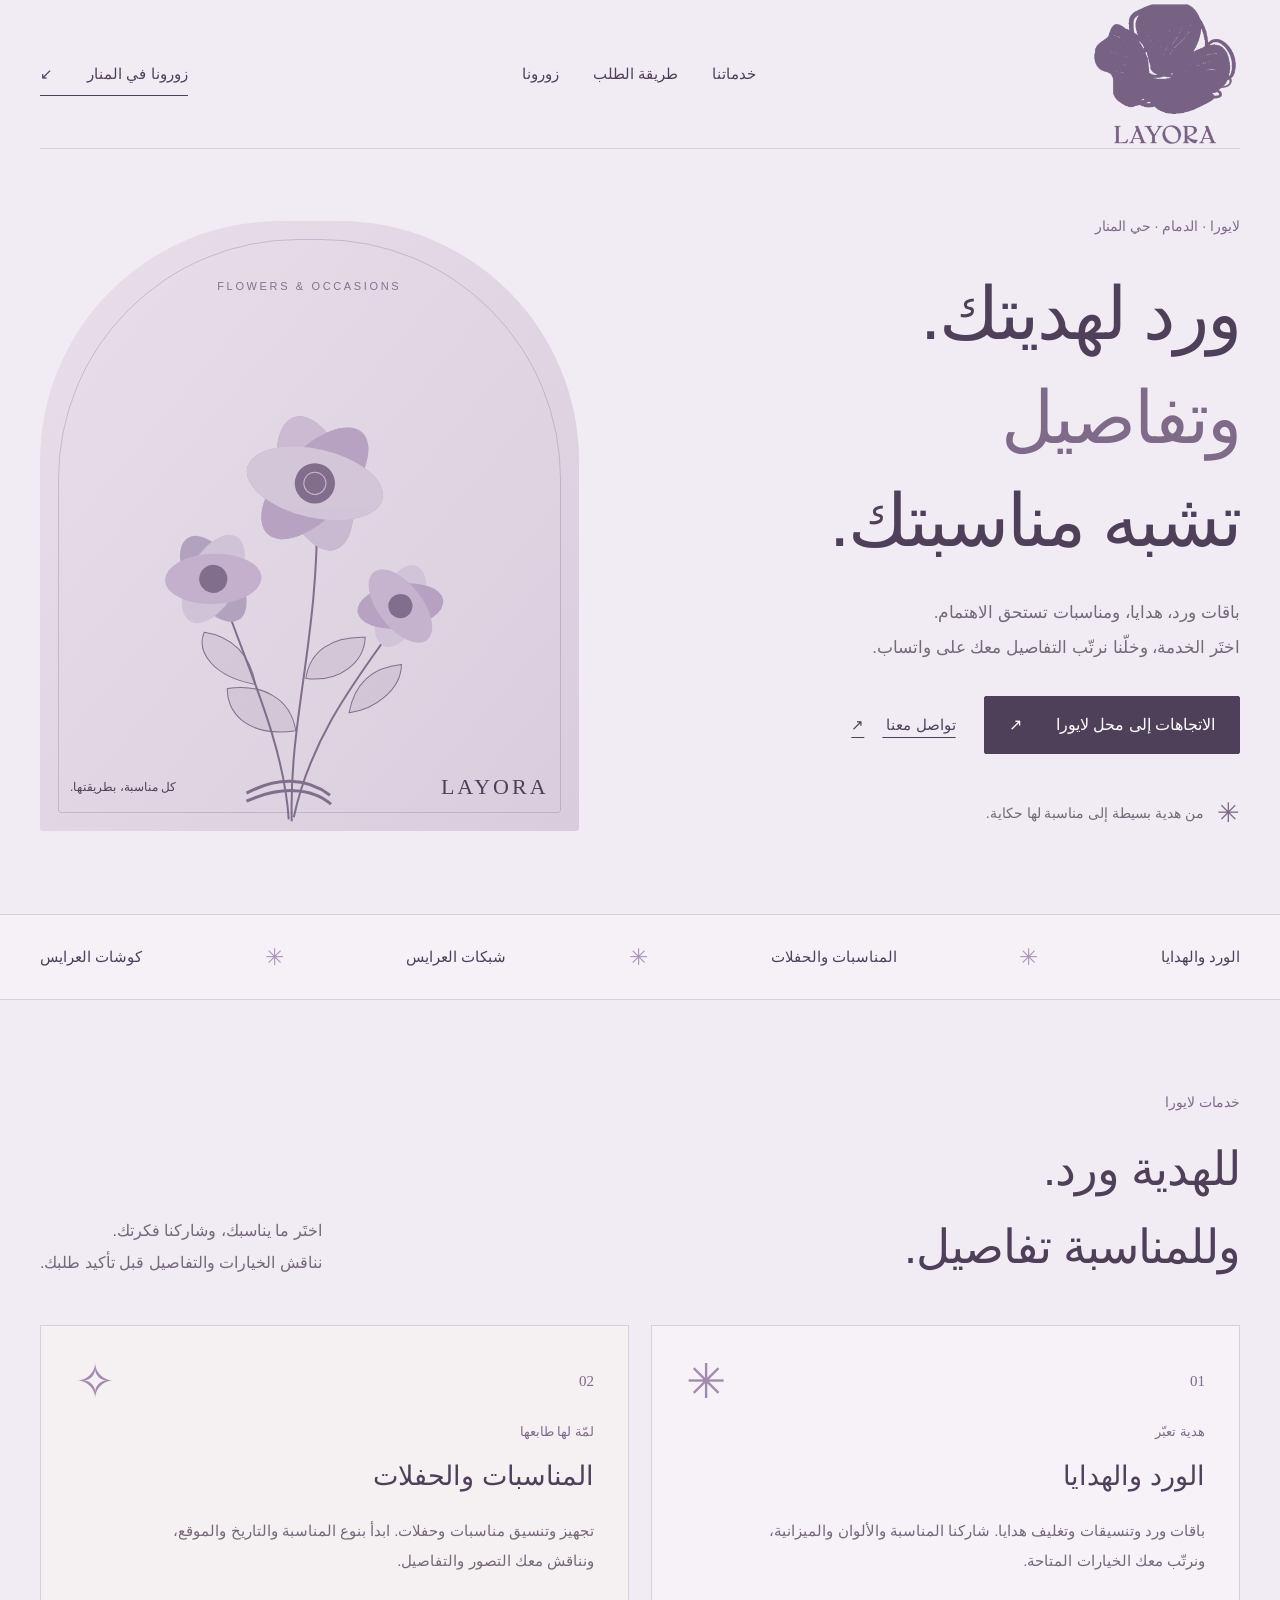
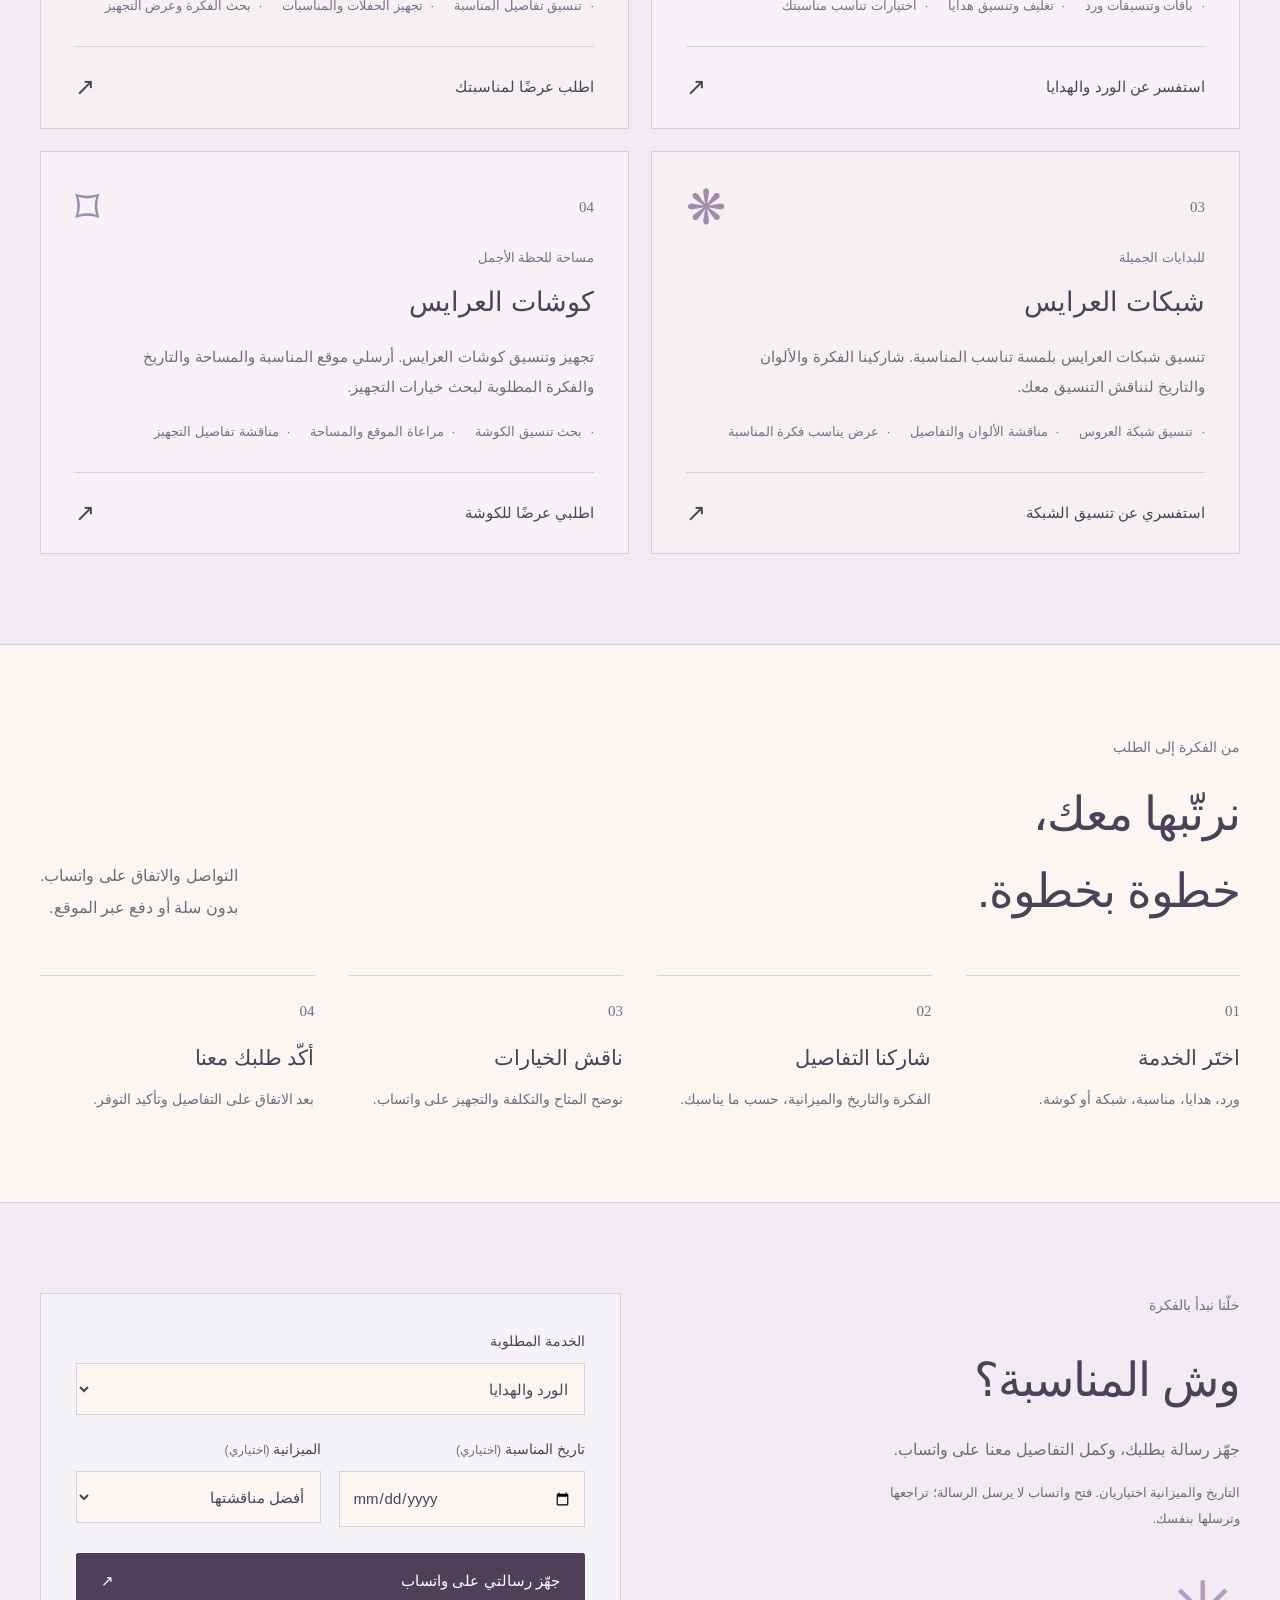
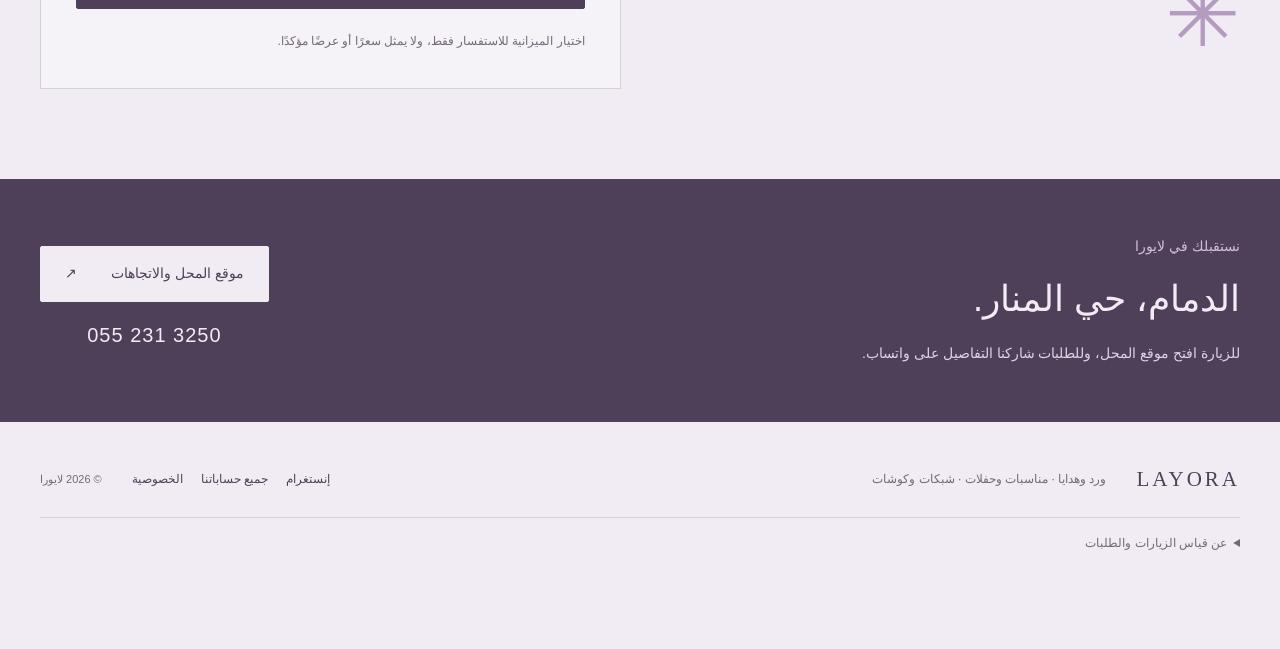
==== commit e5bebde7: "Prioritize directions to Layora's Al Manar shop" ====
--- a/services.html
+++ b/services.html
@@ -20,7 +20,7 @@
   <header class="site-header wrap">
     <a class="brand" href="services.html" aria-label="لايورا — الرئيسية"><img src="layora-logo.png" width="190" height="120" alt="LAYORA لايورا"></a>
     <nav class="main-nav" aria-label="القائمة الرئيسية"><a href="#services">خدماتنا</a><a href="#portfolio" data-gallery-nav hidden>أعمالنا</a><a href="#how">طريقة الطلب</a><a href="#visit">زورونا</a></nav>
-    <a class="header-cta" href="#request">نرتّب طلبك <span aria-hidden="true">↙</span></a>
+    <a class="header-cta" href="#visit">زورونا في المنار <span aria-hidden="true">↙</span></a>
   </header>
   <main id="main">
     <section class="hero wrap" aria-labelledby="hero-title">
@@ -28,7 +28,7 @@
         <p class="eyebrow">لايورا · الدمام · حي المنار</p>
         <h1 id="hero-title">ورد لهديتك.<br><em>وتفاصيل</em><br>تشبه مناسبتك.</h1>
         <p class="lead">باقات ورد، هدايا، ومناسبات تستحق الاهتمام.<br>اختَر الخدمة، وخلّنا نرتّب التفاصيل معك على واتساب.</p>
-        <div class="actions"><a class="button" href="#services">اكتشف خدماتنا <span aria-hidden="true">↓</span></a><a class="text-link" href="https://wa.me/966552313250" data-action="whatsapp" data-service="general" target="_blank" rel="noopener noreferrer">تواصل معنا <span aria-hidden="true">↗</span></a></div>
+        <div class="actions"><a class="button" href="https://maps.app.goo.gl/EExNHPLLAdk9vh9i9" data-action="directions" data-service="general" target="_blank" rel="noopener noreferrer">الاتجاهات إلى محل لايورا <span aria-hidden="true">↗</span></a><a class="text-link" href="https://wa.me/966552313250" data-action="whatsapp" data-service="general" target="_blank" rel="noopener noreferrer">تواصل معنا <span aria-hidden="true">↗</span></a></div>
         <div class="hero-note"><span class="small-star" aria-hidden="true">✳</span><span>من هدية بسيطة إلى مناسبة لها حكاية.</span></div>
       </div>
       <div class="hero-art" aria-hidden="true">
@@ -60,6 +60,6 @@
     <section class="visit-section" id="visit"><div class="wrap visit-inner"><div><p class="eyebrow">نستقبلك في لايورا</p><h2>الدمام، حي المنار.</h2><p>للزيارة افتح موقع المحل، وللطلبات شاركنا التفاصيل على واتساب.</p></div><div class="visit-actions"><a class="button light" href="https://maps.app.goo.gl/EExNHPLLAdk9vh9i9" data-action="directions" data-service="general" target="_blank" rel="noopener noreferrer">موقع المحل والاتجاهات <span aria-hidden="true">↗</span></a><a class="phone" href="tel:+966552313250" data-action="call" data-service="general">055 231 3250</a></div></div></section>
   </main>
   <footer class="wrap site-footer"><a class="footer-brand" href="services.html">LAYORA</a><p>ورد وهدايا · مناسبات وحفلات · شبكات وكوشات</p><nav aria-label="حساباتنا"><a href="https://www.instagram.com/LayoraSA/" target="_blank" rel="noopener noreferrer">إنستغرام</a><a href="/">جميع حساباتنا</a><a href="#privacy">الخصوصية</a></nav><small>© 2026 لايورا</small><details id="privacy"><summary>عن قياس الزيارات والطلبات</summary><p>نستخدم وسم إعلانات Google لقياس التفاعل مع الموقع، مثل ضغطات واتساب والاتجاهات. نحتفظ بمصدر الزيارة ومعرّف مرجع عشوائي خلال جلسة التصفح لربط الاستفسار بمصدره. لا يرسل الموقع رسائل واتساب تلقائيًا ولا يحفظ تاريخ مناسبتك أو ميزانيتك؛ تظهر فقط في الرسالة التي تراجعها قبل إرسالها. ضغطة واتساب أو الاتجاهات لا تعني طلبًا مكتملًا أو زيارة فعلية.</p></details></footer>
-  <nav class="sticky-actions" aria-label="تواصل سريع"><a href="https://wa.me/966552313250" data-action="whatsapp" data-service="general" target="_blank" rel="noopener noreferrer">تواصل على واتساب <span aria-hidden="true">↗</span></a><a href="https://maps.app.goo.gl/EExNHPLLAdk9vh9i9" data-action="directions" data-service="general" target="_blank" rel="noopener noreferrer">اتجاهات المحل <span aria-hidden="true">↗</span></a></nav>
+  <nav class="sticky-actions" aria-label="تواصل سريع"><a href="https://maps.app.goo.gl/EExNHPLLAdk9vh9i9" data-action="directions" data-service="general" target="_blank" rel="noopener noreferrer">اتجاهات المحل <span aria-hidden="true">↗</span></a><a href="https://wa.me/966552313250" data-action="whatsapp" data-service="general" target="_blank" rel="noopener noreferrer">تواصل على واتساب <span aria-hidden="true">↗</span></a></nav>
 </body>
 </html>
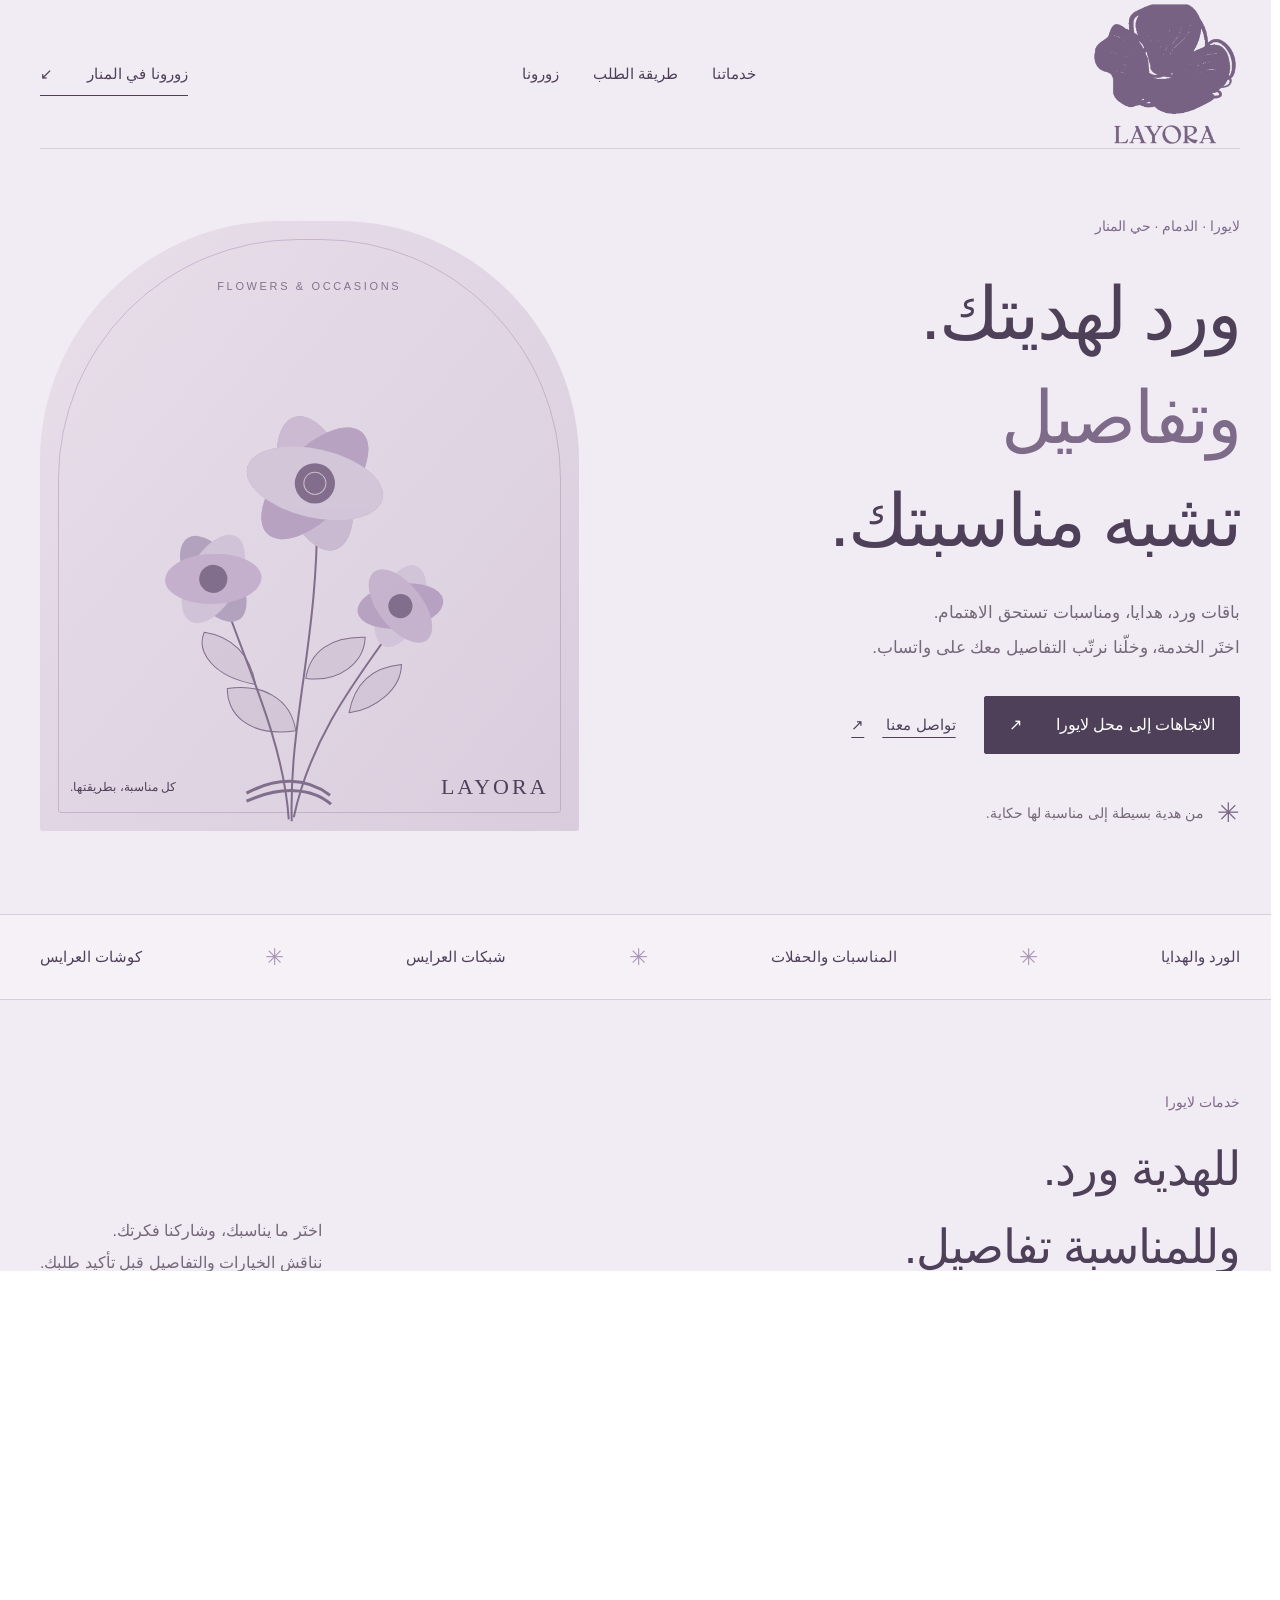
==== commit cc17086c: "Refresh the reviewed source attribution asset" ====
--- a/services.html
+++ b/services.html
@@ -12,7 +12,7 @@
   <script async src="https://www.googletagmanager.com/gtag/js?id=AW-18571837789"></script>
   <script>window.dataLayer=window.dataLayer||[];function gtag(){dataLayer.push(arguments)}gtag('js',new Date());gtag('config','AW-18571837789');</script>
   <script src="assets/portfolio.js" defer></script>
-  <script src="assets/tracking.js" defer></script>
+  <script src="assets/tracking.js?v=1.0.2" defer></script>
   <script src="assets/services.js" defer></script>
 </head>
 <body>
